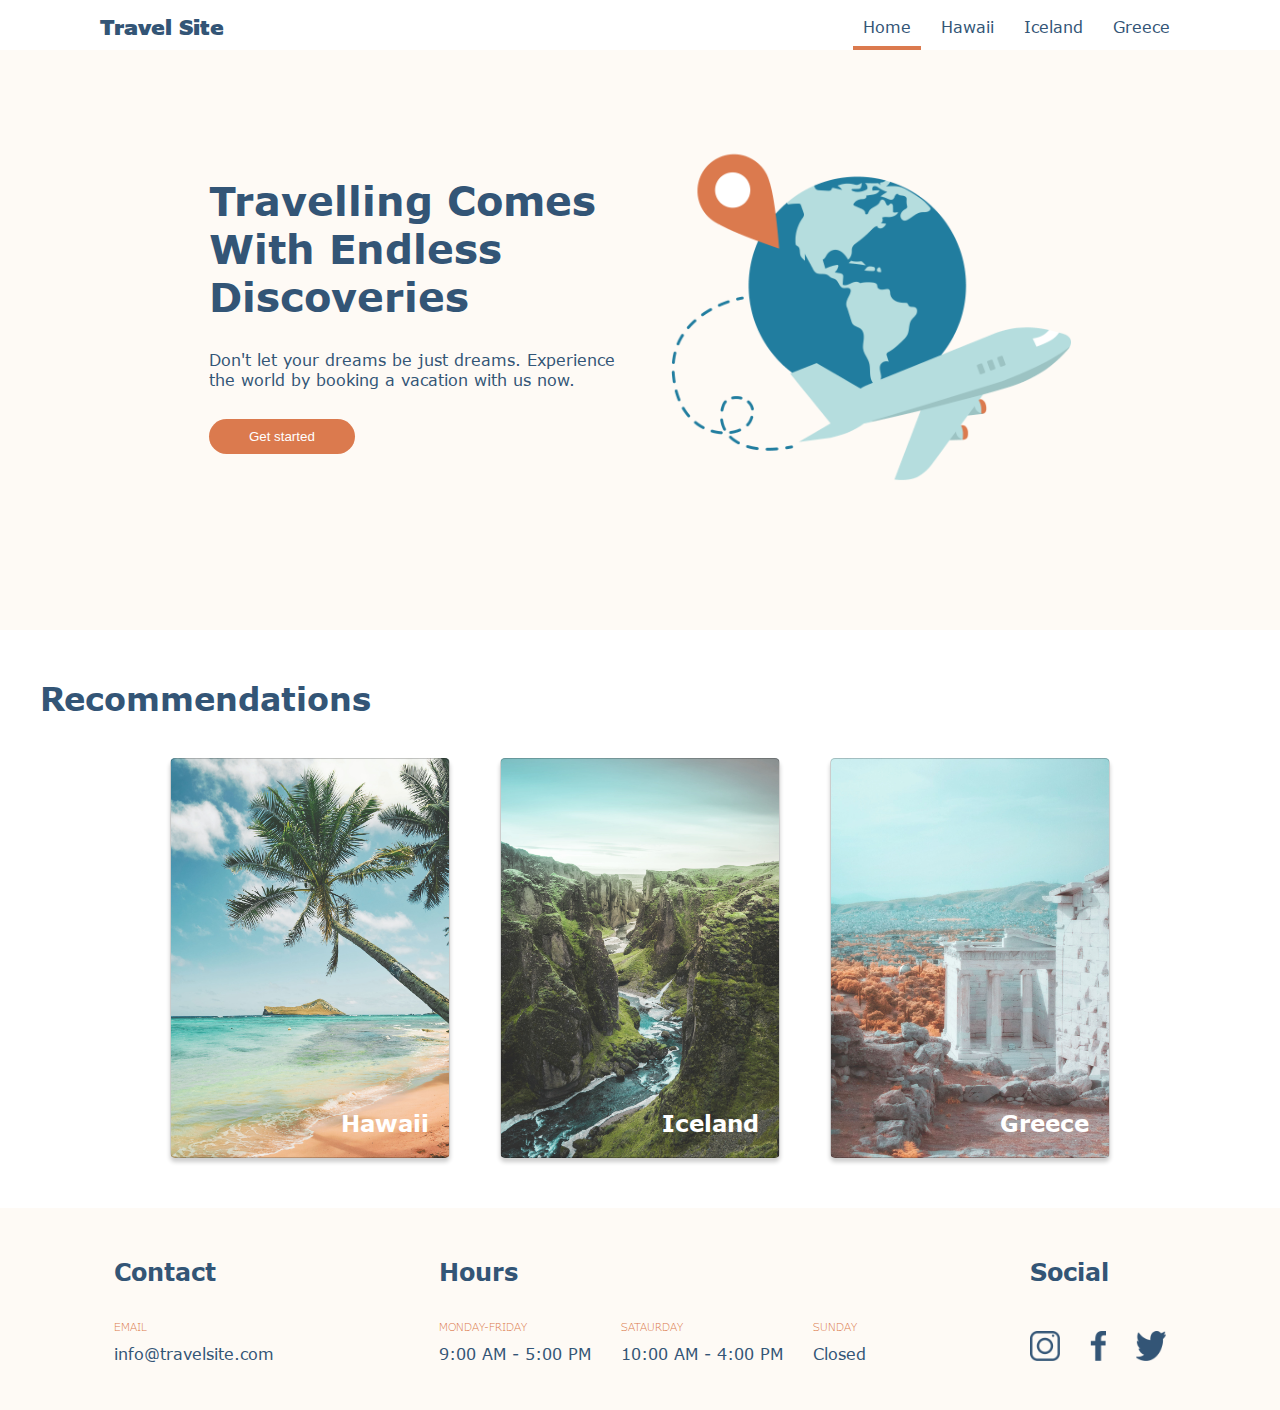
==== index.html @ f9fa74ee "the requirement in website designed" ====
<!DOCTYPE html>
<html lang="en">
  <head>
    <meta charset="UTF-8" />
    <meta http-equiv="X-UA-Compatible" content="IE=edge" />
    <meta name="viewport" content="width=device-width, initial-scale=1.0" />

    <link rel="stylesheet" href="./scss/main.css" />

    <title>Travel Site</title>
  </head>

  <body>
    <header class="header">
      <div class="NavBackground">
        <nav class="header__nav container">
          <span class="header__nav--logo">Travel Site</span>
          <ul class="header__nav--menu">
            <li>
              <a class="header__nav--menu-item active" href="./index.html"
                >Home</a
              >
            </li>
            <li>
              <a class="header__nav--menu-item" href="./pages/hawaii.html"
                >Hawaii</a
              >
            </li>
            <li>
              <a class="header__nav--menu-item" href="./pages/iceland.html"
                >Iceland</a
              >
            </li>
            <li>
              <a class="header__nav--menu-item" href="./pages/greece.html"
                >Greece</a
              >
            </li>
          </ul>
        </nav>
      </div>

      <section class="hero">
        <div class="hero__left">
          <h1 class="hero__left--heading">
            Travelling Comes With Endless Discoveries
          </h1>
          <p class="hero__left--paragraph">
            Don't let your dreams be just dreams. Experience the world by
            booking a vacation with us now.
          </p>
          <button class="hero__left--button">Get started</button>
        </div>
        <div class="hero__right"><img src="./Assets/Images/hero.png" /></div>
      </section>
    </header>

    <section class="recommendations container">
      <h1 class="recommendations__header">Recommendations</h1>
      <div class="recommendations__card container">
        <div class="recommendations__card--item item1"><h3>Hawaii</h3></div>
        <div class="recommendations__card--item item2"><h3>Iceland</h3></div>
        <div class="recommendations__card--item item3"><h3>Greece</h3></div>
      </div>
    </section>

    <footer class="footerBackground">
      <div class="footer container">
        <div class="footer__contact">
          <h2>Contact</h2>
          <div>
            <h6>EMAIL</h6>
            <p>info@travelsite.com</p>
          </div>
        </div>

        <div class="footer__hours">
          <h2>Hours</h2>
          <div class="footer__hours--days">
            <div>
              <h6>MONDAY-FRIDAY</h6>
              <p>9:00 AM - 5:00 PM</p>
            </div>
            <div>
              <h6>SATAURDAY</h6>
              <p>10:00 AM - 4:00 PM</p>
            </div>
            <div>
              <h6>SUNDAY</h6>
              <p>Closed</p>
            </div>
          </div>
        </div>

        <div class="footer__social">
          <h2>Social</h2>
          <div class="footer__social--logos">
            <img
              src="./Assets/Icons/icon-instagram.png"
              alt="Instageram icon"
              width="30"
              height="30"
            />
            <img
              src="./Assets/Icons/icon-facebook.png"
              alt="facebook icon"
              height="30"
            />
            <img
              src="./Assets/Icons/icon-twitter.png"
              alt="Twitter icon"
              width="30"
              height="30"
            />
          </div>
        </div>
      </div>
    </footer>
  </body>
</html>
---- scss/main.css ----
@font-face {
  font-family: "Verdana Pro";
  src: url("../../Assets/Fonts/VerdanaPro-Regular.eot");
  src: local("../../Assets/Fonts/Verdana Pro"), local("../../Assets/Fonts/VerdanaPro-Regular"), url("../../Assets/Fonts/VerdanaPro-Regular.eot?#iefix") format("embedded-opentype"), url("../../Assets/Fonts/VerdanaPro-Regular.woff2") format("woff2"), url("../../Assets/Fonts/VerdanaPro-Regular.woff") format("woff"), url("../../Assets/Fonts/VerdanaPro-Regular.ttf") format("truetype");
  font-weight: normal;
  font-style: normal;
}
@font-face {
  font-family: "Verdana Pro";
  src: url("../../Assets/Fonts/VerdanaPro-Bold.eot");
  src: local("../../Assets/Fonts/Verdana Pro Bold"), local("../../Assets/Fonts/VerdanaPro-Bold"), url("../../Assets/Fonts/VerdanaPro-Bold.eot?#iefix") format("embedded-opentype"), url("../../Assets/Fonts/VerdanaPro-Bold.woff2") format("woff2"), url("../../Assets/Fonts/VerdanaPro-Bold.woff") format("woff"), url("../../Assets/Fonts/VerdanaPro-Bold.ttf") format("truetype");
  font-weight: bold;
  font-style: normal;
}
@font-face {
  font-family: "Verdana Pro";
  src: url("../../Assets/Fonts/VerdanaPro-Light.eot");
  src: local("../../Assets/Fonts/Verdana Pro Light"), local("../../Assets/Fonts/VerdanaPro-Light"), url("../../Assets/Fonts/VerdanaPro-Light.eot?#iefix") format("embedded-opentype"), url("../../Assets/Fonts/VerdanaPro-Light.woff2") format("woff2"), url("../../Assets/Fonts/VerdanaPro-Light.woff") format("woff"), url("../../Assets/Fonts/VerdanaPro-Light.ttf") format("truetype");
  font-weight: 300;
  font-style: normal;
}
@font-face {
  font-family: "Verdana Pro";
  src: url("../../Assets/Fonts/VerdanaPro-SemiBold.eot");
  src: local("../../Assets/Fonts/Verdana Pro SemiBold"), local("../../Assets/Fonts/VerdanaPro-SemiBold"), url("../../Assets/Fonts/VerdanaPro-SemiBold.eot?#iefix") format("embedded-opentype"), url("../../Assets/Fonts/VerdanaPro-SemiBold.woff2") format("woff2"), url("../../Assets/Fonts/VerdanaPro-SemiBold.woff") format("woff"), url("../../Assets/Fonts/VerdanaPro-SemiBold.ttf") format("truetype");
  font-weight: 600;
  font-style: normal;
}
@font-face {
  font-family: "Verdana Pro";
  src: url("../../Assets/Fonts/VerdanaPro-Black.eot");
  src: local("../../Assets/Fonts/Verdana Pro Black"), local("../../Assets/Fonts/VerdanaPro-Black"), url("../../Assets/Fonts/VerdanaPro-Black.eot?#iefix") format("embedded-opentype"), url("../../Assets/Fonts/VerdanaPro-Black.woff2") format("woff2"), url("../../Assets/Fonts/VerdanaPro-Black.woff") format("woff"), url("../../Assets/Fonts/VerdanaPro-Black.ttf") format("truetype");
  font-weight: 900;
  font-style: normal;
}
@font-face {
  font-family: "Verdana Pro";
  src: url("../../Assets/Fonts/VerdanaPro-Italic.eot");
  src: local("../../Assets/Fonts/Verdana Pro Italic"), local("../../Assets/Fonts/VerdanaPro-Italic"), url("../../Assets/Fonts/VerdanaPro-Italic.eot?#iefix") format("embedded-opentype"), url("../../Assets/Fonts/VerdanaPro-Italic.woff2") format("woff2"), url("../../Assets/Fonts/VerdanaPro-Italic.woff") format("woff"), url("../../Assets/Fonts/VerdanaPro-Italic.ttf") format("truetype");
  font-weight: normal;
  font-style: italic;
}
@font-face {
  font-family: "Verdana Pro";
  src: url("../../Assets/Fonts/VerdanaPro-BoldItalic.eot");
  src: local("../../Assets/Fonts/Verdana Pro Bold Italic"), local("../../Assets/Fonts/VerdanaPro-BoldItalic"), url("../../Assets/Fonts/VerdanaPro-BoldItalic.eot?#iefix") format("embedded-opentype"), url("../../Assets/Fonts/VerdanaPro-BoldItalic.woff2") format("woff2"), url("../../Assets/Fonts/VerdanaPro-BoldItalic.woff") format("woff"), url("../../Assets/Fonts/VerdanaPro-BoldItalic.ttf") format("truetype");
  font-weight: bold;
  font-style: italic;
}
@font-face {
  font-family: "Verdana Pro";
  src: url("../../Assets/Fonts/VerdanaPro-LightItalic.eot");
  src: local("../../Assets/Fonts/Verdana Pro Light Italic"), local("../../Assets/Fonts/VerdanaPro-LightItalic"), url("../../Assets/Fonts/VerdanaPro-LightItalic.eot?#iefix") format("embedded-opentype"), url("../../Assets/Fonts/VerdanaPro-LightItalic.woff2") format("woff2"), url("../../Assets/Fonts/VerdanaPro-LightItalic.woff") format("woff"), url("../../Assets/Fonts/VerdanaPro-LightItalic.ttf") format("truetype");
  font-weight: 300;
  font-style: italic;
}
@font-face {
  font-family: "Verdana Pro";
  src: url("../../Assets/Fonts/VerdanaPro-SemiBoldItalic.eot");
  src: local("../../Assets/Fonts/Verdana Pro SemiBold Italic"), local("../../Assets/Fonts/VerdanaPro-SemiBoldItalic"), url("../../Assets/Fonts/VerdanaPro-SemiBoldItalic.eot?#iefix") format("embedded-opentype"), url("../../Assets/Fonts/VerdanaPro-SemiBoldItalic.woff2") format("woff2"), url("../../Assets/Fonts/VerdanaPro-SemiBoldItalic.woff") format("woff"), url("../../Assets/Fonts/VerdanaPro-SemiBoldItalic.ttf") format("truetype");
  font-weight: 600;
  font-style: italic;
}
@font-face {
  font-family: "Verdana Pro";
  src: url("../../Assets/Fonts/VerdanaPro-BlackItalic.eot");
  src: local("../../Assets/Fonts/Verdana Pro Black Italic"), local("../../Assets/Fonts/VerdanaPro-BlackItalic"), url("../../Assets/Fonts/VerdanaPro-BlackItalic.eot?#iefix") format("embedded-opentype"), url("../../Assets/Fonts/VerdanaPro-BlackItalic.woff2") format("woff2"), url("../../Assets/Fonts/VerdanaPro-BlackItalic.woff") format("woff"), url("../../Assets/Fonts/VerdanaPro-BlackItalic.ttf") format("truetype");
  font-weight: 900;
  font-style: italic;
}
* {
  margin: 0;
  padding: 0;
  box-sizing: border-box;
  text-decoration: none;
}

html {
  font-size: 62.5%;
  overflow-x: hidden;
}

body {
  font-family: "Verdana Pro";
  line-height: 1.2;
  font-weight: 400;
  overflow-x: hidden;
  transition: all 0.3s;
  font-size: 1.6rem;
  color: #335576;
}

ul,
a {
  text-decoration: none;
  list-style: none;
  color: inherit;
  padding: 0;
}

.container {
  /* 1140px */
  max-width: 150rem;
  padding: 0 3.2rem;
  margin: 0 auto;
}

/**************************/
/* navigation */
/**************************/
.NavBackground {
  background-color: #ffffff;
  height: 5rem;
  width: 100vw;
  position: fixed;
  top: 0;
}

.header__nav {
  display: flex;
  align-items: center;
  justify-content: space-between;
  padding: 1.5rem 10rem;
}
.header__nav--logo {
  font-weight: 900;
  font-size: 2rem;
}
.header__nav--menu {
  display: flex;
  gap: 1rem;
}
.header__nav--menu-item {
  padding: 1rem;
  cursor: pointer;
}
.header__nav--menu-item:hover {
  border-bottom: 0.2rem solid #db7a4e;
}

.active {
  border-bottom: 0.4rem solid #db7a4e;
}

/**************************/
/* Footer */
/**************************/
.footerBackground {
  background-color: #fefaf5;
  padding: 4rem 0;
}

.footer {
  display: flex;
  justify-content: space-around;
  line-height: 2;
}
.footer h6 {
  color: #db7a4e;
  font-weight: 300;
}
.footer__hours--days {
  display: flex;
  gap: 3rem;
}
.footer__social--logos {
  display: flex;
  gap: 3rem;
}
.footer__social--logos img {
  margin-top: 1.5rem;
}

.footer__hours,
.footer__contact,
.footer__social {
  display: flex;
  flex-direction: column;
  gap: 2rem;
}

/**************************/
/* Hero Section */
/**************************/
.hero {
  background-color: #fefaf5;
  width: 100vw;
  height: 70vh;
  display: grid;
  grid-template-columns: 2fr 5fr 3fr 2fr;
  grid-template-rows: 1fr;
  align-items: center;
  justify-items: center;
  gap: 4rem;
}
.hero__left {
  display: flex;
  flex-direction: column;
  justify-content: left;
  gap: 3rem;
  grid-column: 2;
}
.hero__left--heading {
  font-size: 4rem;
}
.hero__left--button {
  color: #ffffff;
  background-color: #db7a4e;
  width: -moz-fit-content;
  width: fit-content;
  padding: 1rem 4rem;
  border: none;
  border-radius: 2rem;
}
.hero__right {
  grid-column: 3;
}
.hero__right img {
  width: 40rem;
}

/**************************/
/* Recommendations */
/**************************/
.recommendations {
  display: flex;
  flex-direction: column;
  gap: 4rem;
  padding: 5rem 4rem;
}
.recommendations__card {
  display: flex;
  justify-content: center;
  gap: 5rem;
}
.recommendations__card--item {
  width: 28rem;
  height: 40rem;
  border: 1px solid hsla(0, 0%, 0%, 0.2);
  border-radius: 5px;
  box-shadow: 0 4px 4px 0 hsla(0, 0%, 0%, 0.2);
  color: #ffffff;
  display: flex;
  align-items: end;
  justify-content: end;
  padding: 2rem 2rem;
  font-size: 2rem;
}

.item1 {
  background-image: url(../Assets/Images/hawaii.jpg);
}

.item2 {
  background-image: url(../Assets/Images/iceland.jpg);
}

.item3 {
  background-image: url(../Assets/Images/greece.jpg);
}

.item1,
.item2,
.item3 {
  background-position: center;
  background-repeat: no-repeat;
  background-size: cover;
}/*# sourceMappingURL=main.css.map */
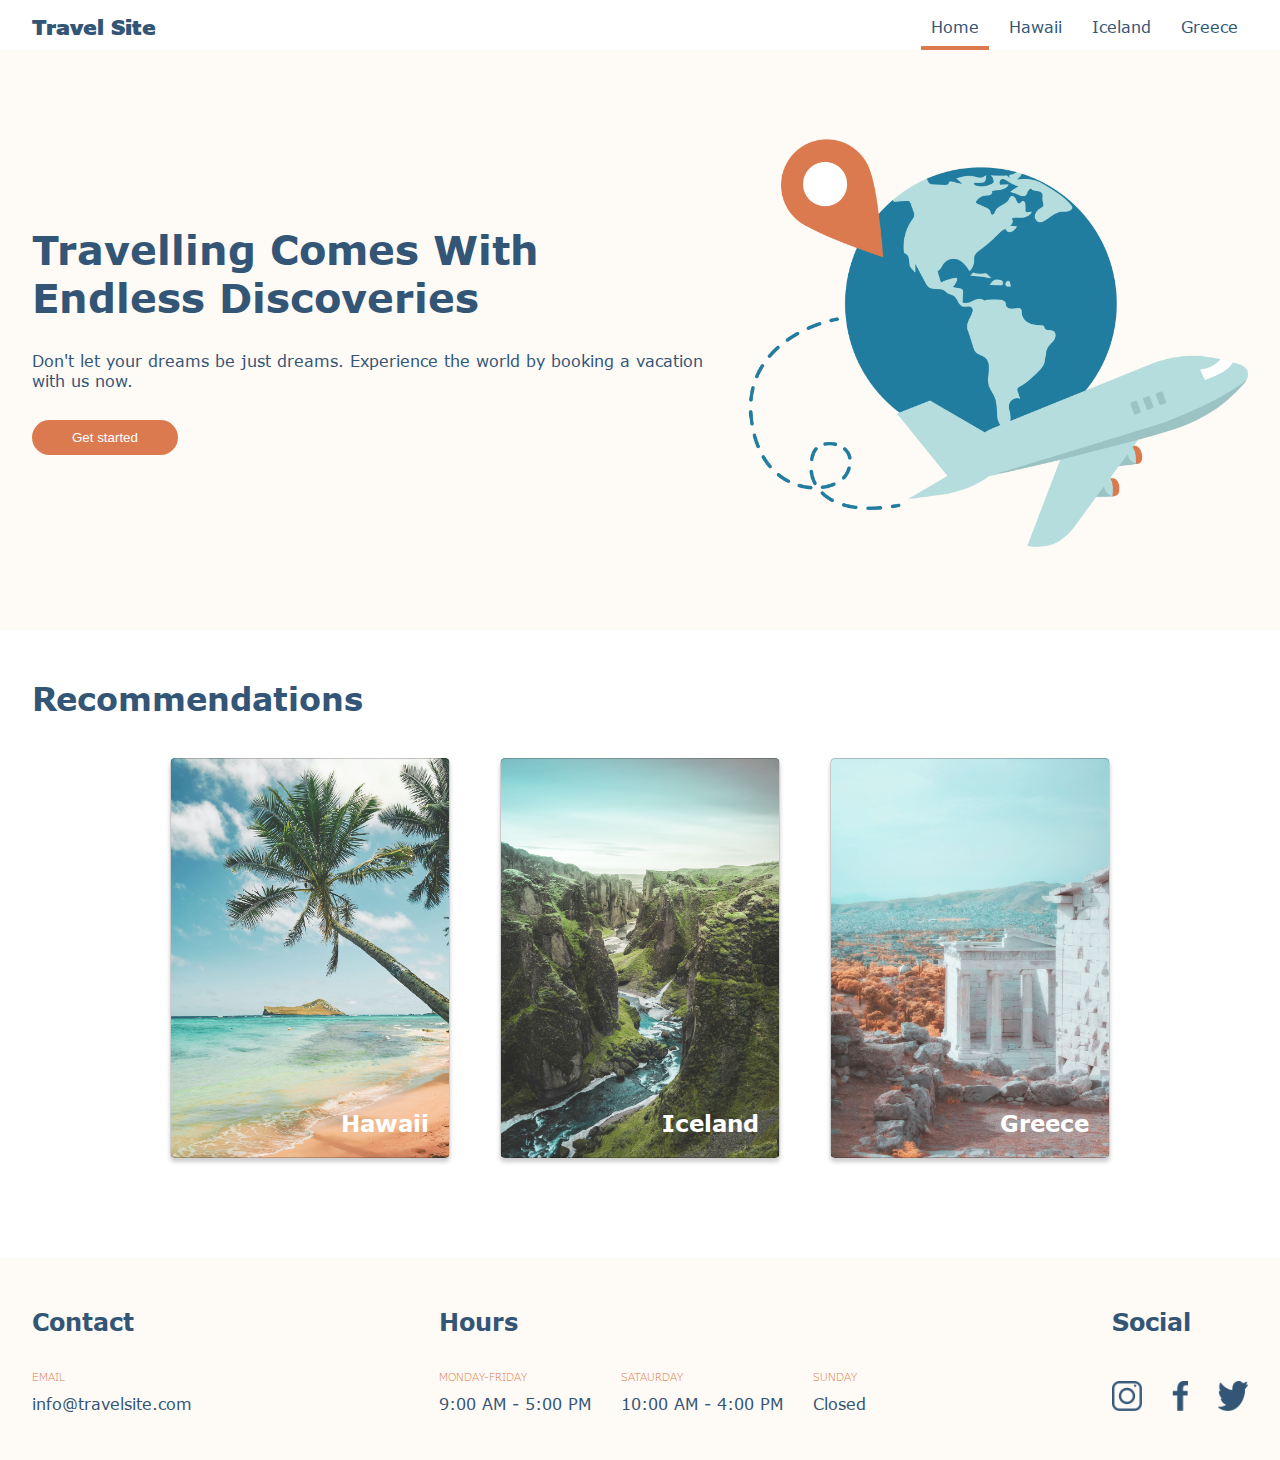
==== commit 2e95d341: "all requierment is done.next step is adding extra styles" ====
--- a/index.html
+++ b/index.html
@@ -40,18 +40,20 @@
         </nav>
       </div>
 
-      <section class="hero">
-        <div class="hero__left">
-          <h1 class="hero__left--heading">
-            Travelling Comes With Endless Discoveries
-          </h1>
-          <p class="hero__left--paragraph">
-            Don't let your dreams be just dreams. Experience the world by
-            booking a vacation with us now.
-          </p>
-          <button class="hero__left--button">Get started</button>
+      <section class="hero-background">
+        <div class="hero container">
+          <div class="hero__left">
+            <h1 class="hero__left--heading">
+              Travelling Comes With Endless Discoveries
+            </h1>
+            <p class="hero__left--paragraph">
+              Don't let your dreams be just dreams. Experience the world by
+              booking a vacation with us now.
+            </p>
+            <button class="hero__left--button">Get started</button>
+          </div>
+          <div class="hero__right"><img src="./Assets/Images/hero.png" /></div>
         </div>
-        <div class="hero__right"><img src="./Assets/Images/hero.png" /></div>
       </section>
     </header>
 
--- a/scss/main.css
+++ b/scss/main.css
@@ -99,10 +99,10 @@
 }
 
 .container {
-  /* 1140px */
-  max-width: 150rem;
+  /* 1280px */
+  max-width: 128rem;
+  margin: 0 auto;
   padding: 0 3.2rem;
-  margin: 0 auto;
 }
 
 /**************************/
@@ -120,7 +120,7 @@
   display: flex;
   align-items: center;
   justify-content: space-between;
-  padding: 1.5rem 10rem;
+  padding-top: 1.5rem;
 }
 .header__nav--logo {
   font-weight: 900;
@@ -152,7 +152,7 @@
 
 .footer {
   display: flex;
-  justify-content: space-around;
+  justify-content: space-between;
   line-height: 2;
 }
 .footer h6 {
@@ -182,15 +182,21 @@
 /**************************/
 /* Hero Section */
 /**************************/
-.hero {
+.hero-background {
   background-color: #fefaf5;
   width: 100vw;
   height: 70vh;
+  display: flex;
+  align-items: center;
+}
+
+.hero {
   display: grid;
-  grid-template-columns: 2fr 5fr 3fr 2fr;
+  grid-template-columns: 2fr 1fr;
   grid-template-rows: 1fr;
+  justify-items: center;
   align-items: center;
-  justify-items: center;
+  margin-top: 5rem;
   gap: 4rem;
 }
 .hero__left {
@@ -198,7 +204,7 @@
   flex-direction: column;
   justify-content: left;
   gap: 3rem;
-  grid-column: 2;
+  grid-column: 1;
 }
 .hero__left--heading {
   font-size: 4rem;
@@ -213,10 +219,10 @@
   border-radius: 2rem;
 }
 .hero__right {
-  grid-column: 3;
+  grid-column: 2;
 }
 .hero__right img {
-  width: 40rem;
+  width: 50rem;
 }
 
 /**************************/
@@ -226,7 +232,8 @@
   display: flex;
   flex-direction: column;
   gap: 4rem;
-  padding: 5rem 4rem;
+  margin-top: 5rem;
+  margin-bottom: 10rem;
 }
 .recommendations__card {
   display: flex;
@@ -265,4 +272,4 @@
   background-position: center;
   background-repeat: no-repeat;
   background-size: cover;
-}/*# sourceMappingURL=main.css.map */+}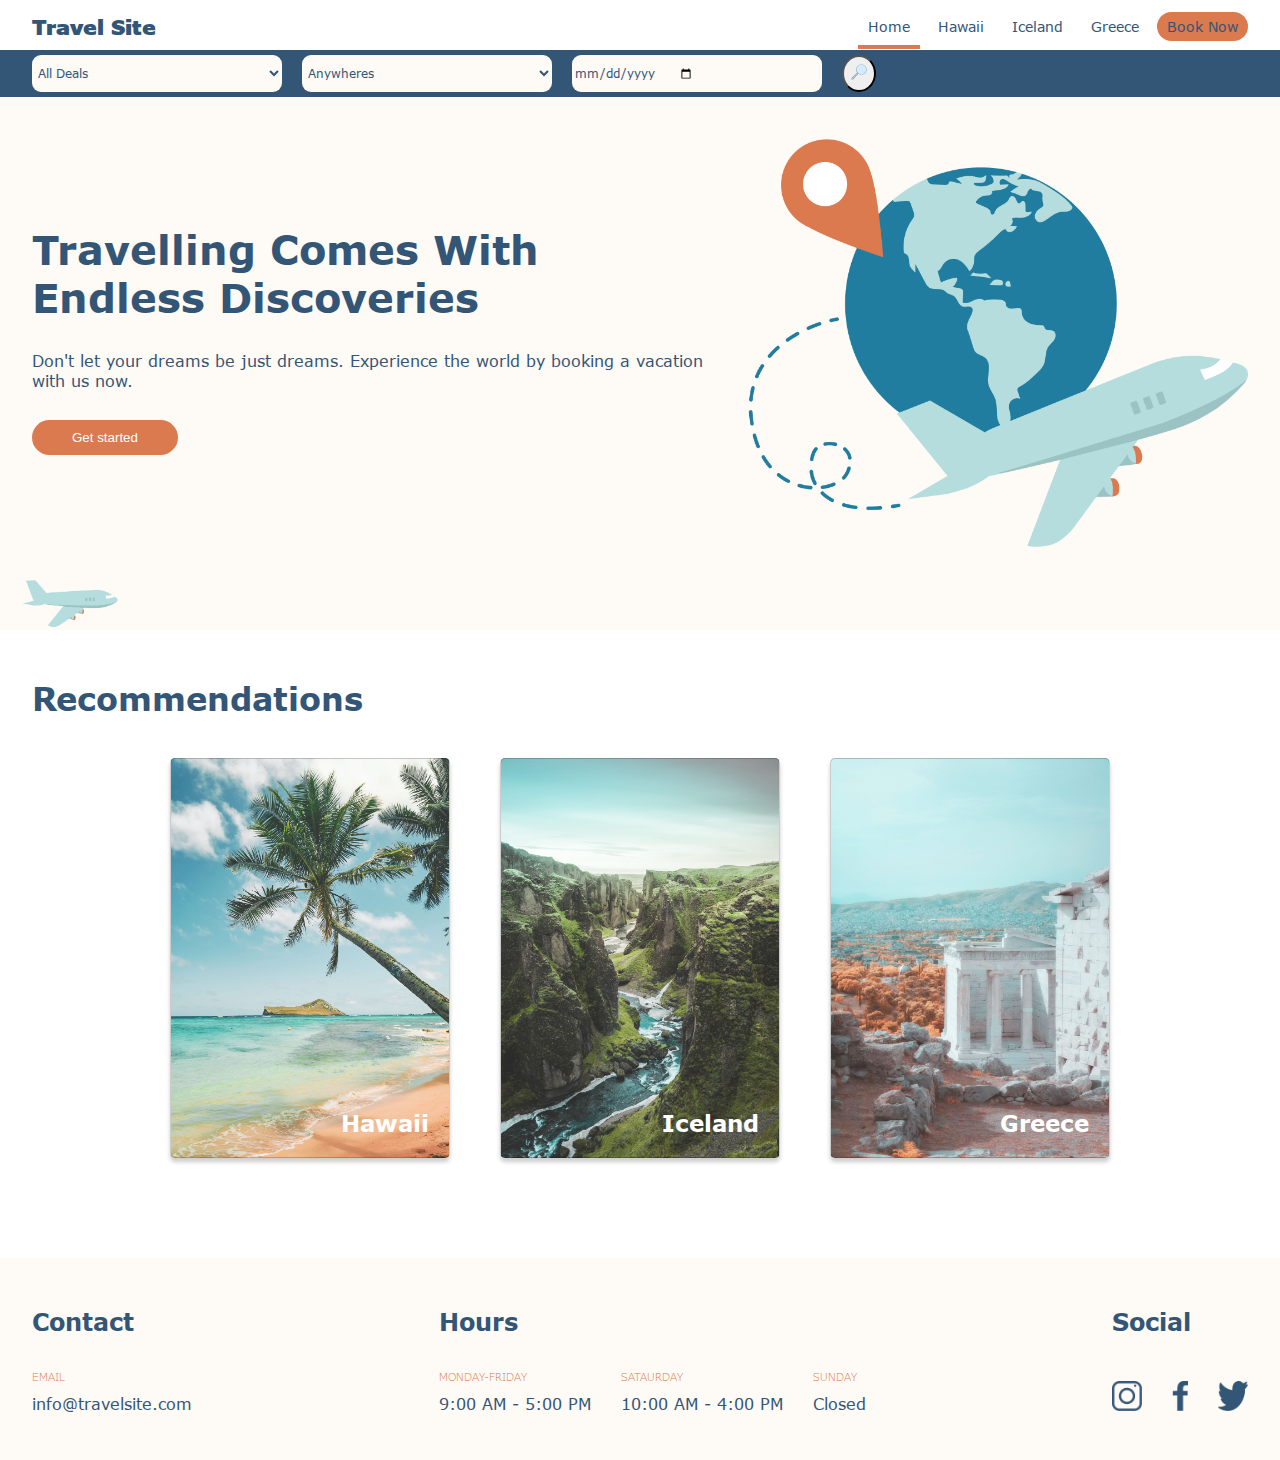
==== commit 168d8690: "adding airplane animation- card hover effects- Book Now page and Button" ====
--- a/index.html
+++ b/index.html
@@ -14,7 +14,9 @@
     <header class="header">
       <div class="NavBackground">
         <nav class="header__nav container">
-          <span class="header__nav--logo">Travel Site</span>
+          <span class="header__nav--logo"
+            ><a href="./index.html">Travel Site</a></span
+          >
           <ul class="header__nav--menu">
             <li>
               <a class="header__nav--menu-item active" href="./index.html"
@@ -36,8 +38,59 @@
                 >Greece</a
               >
             </li>
+            <li><a href="./pages/book-now.html" class="header__nav--menu-item-button btn">Book Now</a></li>
           </ul>
         </nav>
+      </div>
+
+      <div class="search-nav-background">
+        <form action="" class="search-nav container">
+          <select
+            type="text"
+            id="category"
+            name=""
+            placeholder="Select a category"
+          >
+            <option value="All Deals">All Deals</option>
+            <option value="Hotels">Hotels</option>
+            <option value="Vacations">Vacations</option>
+            <option value="Cruises">Cruises</option>
+            <option value="Live Performances and Events">
+              Live Performances and Events
+            </option>
+            <option value="Restaurants">Restaurants</option>
+            <option value="Spas">Spas</option>
+            <option value="Family-Friendly Activities">
+              Family-Friendly Activities
+            </option>
+            <option value="All Inclusive Vacations">
+              All Inclusive Vacations
+            </option>
+            <option value="Activities">Activities</option>
+          </select>
+
+          <select
+            type="text"
+            id="destination"
+            name=""
+            placeholder="Start typing or select a destination"
+          >
+            <option value="Anywhere">Anywheres</option>
+            <option value="Toronto">Toronto</option>
+            <option value="Quebec">Quebec</option>
+            <option value="New York">New York</option>
+            <option value="Caribean">Caribean</option>
+            <option value="Mexico">Mexico</option>
+            <option value="Europe">Europe</option>
+            <option value="Asia">Asia</option>
+          </select>
+
+          <input type="date" id="Date" name="date" placeholder="Select Dates" />
+
+          <button type="submit">
+            <img src="./Assets/Icons/icons8-search-40.svg" width="16" />
+          </button>
+        </form>
       </div>
 
       <section class="hero-background">
@@ -50,9 +103,18 @@
               Don't let your dreams be just dreams. Experience the world by
               booking a vacation with us now.
             </p>
-            <button class="hero__left--button">Get started</button>
+            <button class="hero__left--button btn">Get started</button>
           </div>
-          <div class="hero__right"><img src="./Assets/Images/hero.png" /></div>
+          <div class="hero__right">
+            <img src="./Assets/Images/hero.png" />
+            <a class="hero__right--light"
+              ><img src="./Assets/Images/heroLight.png"
+            /></a>
+          </div>
+
+          <div id="hero__airplane-animation">
+            <img src="./Assets/Images/AirplaneAnimation.png" width="100" />
+          </div>
         </div>
       </section>
     </header>
@@ -60,9 +122,23 @@
     <section class="recommendations container">
       <h1 class="recommendations__header">Recommendations</h1>
       <div class="recommendations__card container">
-        <div class="recommendations__card--item item1"><h3>Hawaii</h3></div>
-        <div class="recommendations__card--item item2"><h3>Iceland</h3></div>
-        <div class="recommendations__card--item item3"><h3>Greece</h3></div>
+        <a href="./pages/hawaii.html"
+          ><div class="recommendations__card--item item1">
+            <h3>Hawaii</h3>
+          </div></a
+        >
+
+        <a href="./pages/iceland.html"
+          ><div class="recommendations__card--item item2">
+            <h3>Iceland</h3>
+          </div></a
+        >
+
+        <a href="./pages/greece.html"
+          ><div class="recommendations__card--item item3">
+            <h3>Greece</h3>
+          </div></a
+        >
       </div>
     </section>
 
--- a/scss/main.css
+++ b/scss/main.css
@@ -85,7 +85,7 @@
   line-height: 1.2;
   font-weight: 400;
   overflow-x: hidden;
-  transition: all 0.3s;
+  transition: all 0.5s 0.5s ease-in-out;
   font-size: 1.6rem;
   color: #335576;
 }
@@ -106,6 +106,16 @@
 }
 
 /**************************/
+/* Button */
+/**************************/
+.btn:hover {
+  cursor: pointer;
+  color: #335576;
+  background-color: transparent;
+  border: 2px solid #335576;
+}
+
+/**************************/
 /* navigation */
 /**************************/
 .NavBackground {
@@ -114,6 +124,7 @@
   width: 100vw;
   position: fixed;
   top: 0;
+  z-index: 999;
 }
 
 .header__nav {
@@ -128,18 +139,69 @@
 }
 .header__nav--menu {
   display: flex;
-  gap: 1rem;
+  gap: 0.8rem;
+  font-size: 1.4rem;
 }
 .header__nav--menu-item {
   padding: 1rem;
   cursor: pointer;
 }
+.header__nav--menu-item-button {
+  background-color: #db7a4e;
+  padding: 0.6rem 1rem;
+  border-radius: 2rem;
+}
 .header__nav--menu-item:hover {
   border-bottom: 0.2rem solid #db7a4e;
 }
 
 .active {
   border-bottom: 0.4rem solid #db7a4e;
+}
+
+.activeb {
+  border-bottom: 0.5rem solid #335576;
+}
+
+/**************************/
+/* Search navigation */
+/**************************/
+.search-nav-background {
+  position: fixed;
+  top: 5rem;
+  background-color: #335576;
+  height: -moz-fit-content;
+  height: fit-content;
+  width: 100vw;
+  padding: 0.5rem 0;
+  z-index: 999;
+}
+
+.search-nav {
+  display: flex;
+  justify-content: start;
+  gap: 2rem;
+}
+.search-nav select,
+.search-nav input {
+  width: 25rem;
+  padding: 0.2rem;
+  font-size: 1.2rem;
+  font-family: inherit;
+  color: inherit;
+  border: none;
+  background-color: #fefaf5;
+  border-radius: 9px;
+  display: flex;
+}
+.search-nav button {
+  display: inline-block;
+  padding: 0.7rem;
+  border-radius: 50%;
+  cursor: pointer;
+}
+.search-nav button:hover {
+  transform: scale(1.1);
 }
 
 /**************************/
@@ -198,6 +260,7 @@
   align-items: center;
   margin-top: 5rem;
   gap: 4rem;
+  position: relative;
 }
 .hero__left {
   display: flex;
@@ -225,6 +288,38 @@
   width: 50rem;
 }
 
+.hero__right {
+  position: relative;
+}
+.hero__right--light {
+  cursor: pointer;
+  position: absolute;
+  bottom: 0;
+  right: 0;
+  opacity: 0;
+}
+.hero__right--light:hover {
+  opacity: 1;
+}
+
+#hero__airplane-animation {
+  position: absolute;
+  bottom: -8rem;
+  left: 2rem;
+  animation: airplane 8s 1s infinite ease-out;
+}
+
+@keyframes airplane {
+  0% {
+    transform: translate(0, 0);
+  }
+  70% {
+    transform: translate(90rem, -50rem);
+  }
+  100% {
+    transform: translate(90rem, -40rem);
+  }
+}
 /**************************/
 /* Recommendations */
 /**************************/
@@ -253,6 +348,10 @@
   padding: 2rem 2rem;
   font-size: 2rem;
 }
+.recommendations__card--item:hover {
+  border: 2px solid #ffffff;
+  transform: scale(1.05);
+}
 
 .item1 {
   background-image: url(../Assets/Images/hawaii.jpg);
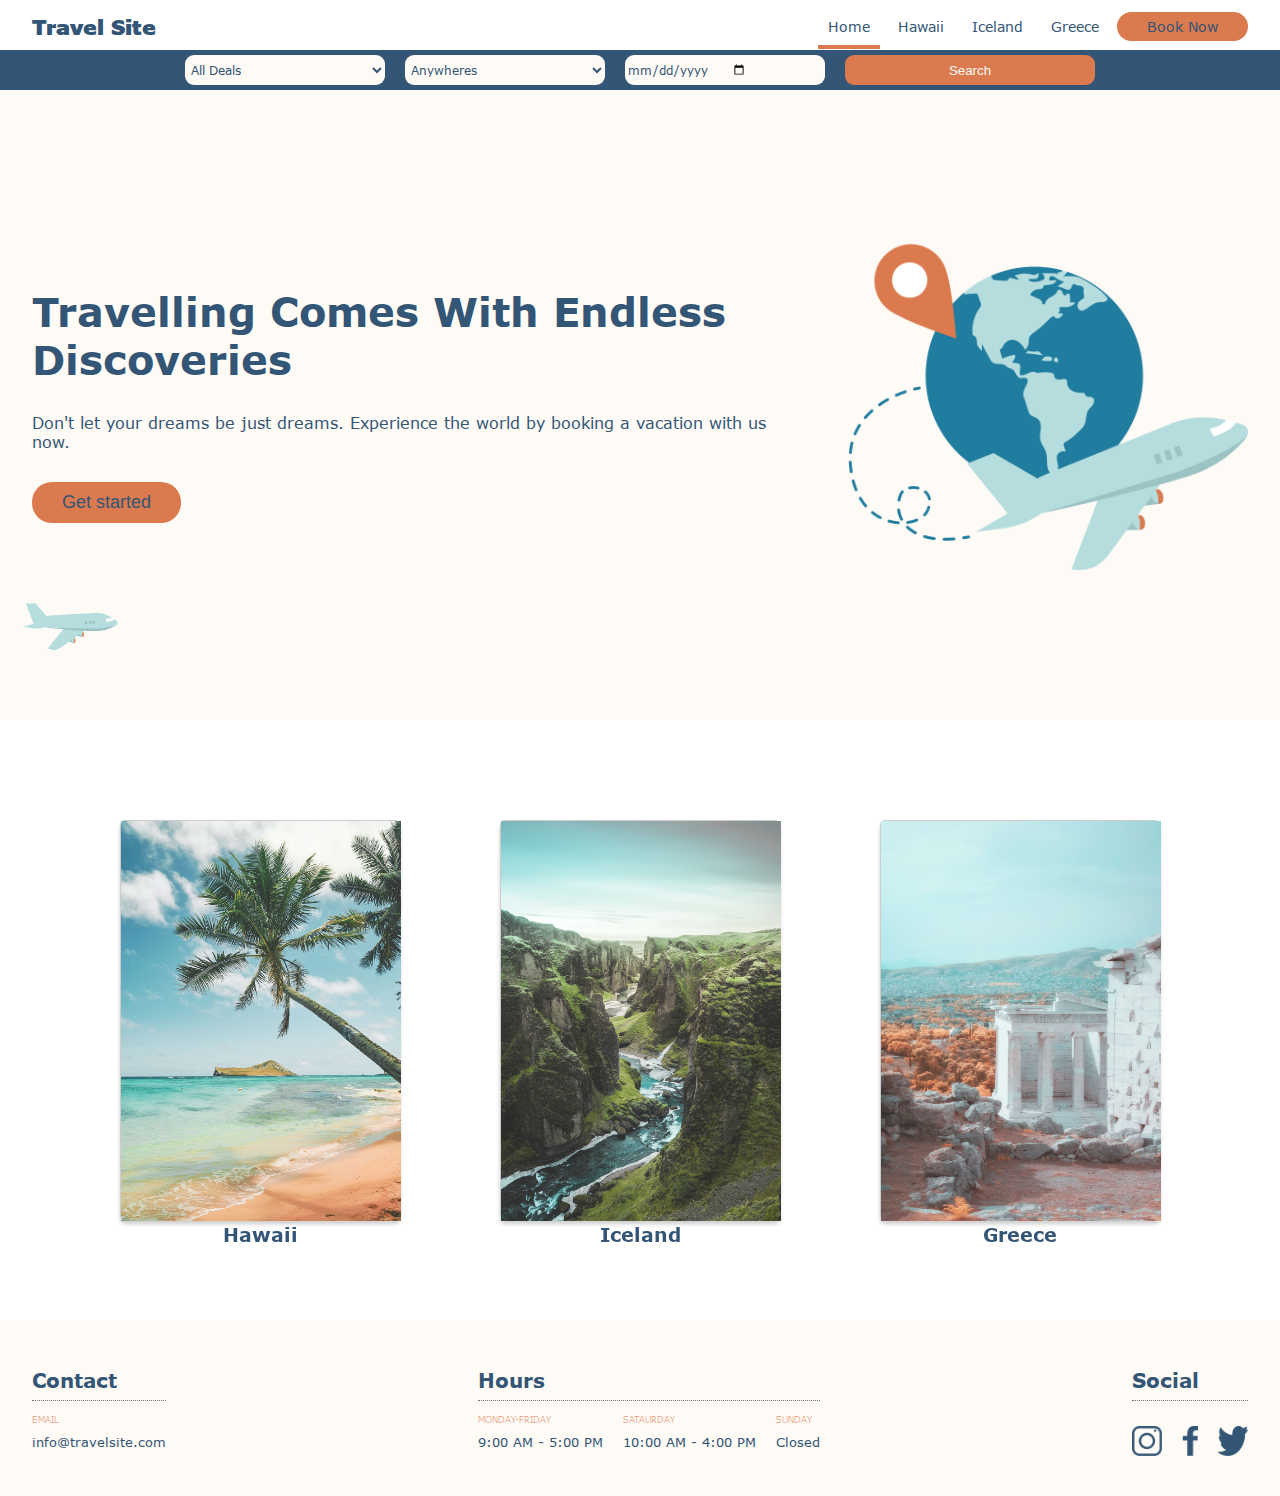
==== commit e2f90019: "Adding BookNow page, flip effect on recomendation part of main page" ====
--- a/index.html
+++ b/index.html
@@ -6,6 +6,7 @@
     <meta name="viewport" content="width=device-width, initial-scale=1.0" />
 
     <link rel="stylesheet" href="./scss/main.css" />
+    <link rel="stylesheet" href="./scss/querries.css" />
 
     <title>Travel Site</title>
   </head>
@@ -17,7 +18,7 @@
           <span class="header__nav--logo"
             ><a href="./index.html">Travel Site</a></span
           >
-          <ul class="header__nav--menu">
+          <ul class="header__nav--menu" id="Navlist">
             <li>
               <a class="header__nav--menu-item active" href="./index.html"
                 >Home</a
@@ -38,7 +39,13 @@
                 >Greece</a
               >
             </li>
-            <li><a href="./pages/book-now.html" class="header__nav--menu-item-button btn">Book Now</a></li>
+            <li>
+              <a
+                href="./pages/book-now.html"
+                class="header__nav--menu-item-button btn"
+                >Book Now</a
+              >
+            </li>
           </ul>
         </nav>
       </div>
@@ -87,40 +94,51 @@
 
           <input type="date" id="Date" name="date" placeholder="Select Dates" />
 
-          <button type="submit">
-            <img src="./Assets/Icons/icons8-search-40.svg" width="16" />
-          </button>
+          <button type="submit" class="btn" id="searchbtn">Search</button>
         </form>
       </div>
 
-      <section class="hero-background">
-        <div class="hero container">
-          <div class="hero__left">
-            <h1 class="hero__left--heading">
-              Travelling Comes With Endless Discoveries
-            </h1>
-            <p class="hero__left--paragraph">
-              Don't let your dreams be just dreams. Experience the world by
-              booking a vacation with us now.
-            </p>
-            <button class="hero__left--button btn">Get started</button>
-          </div>
-          <div class="hero__right">
-            <img src="./Assets/Images/hero.png" />
-            <a class="hero__right--light"
-              ><img src="./Assets/Images/heroLight.png"
-            /></a>
-          </div>
-
-          <div id="hero__airplane-animation">
-            <img src="./Assets/Images/AirplaneAnimation.png" width="100" />
-          </div>
-        </div>
-      </section>
+      <div class="dropdown" id="dropdownPart">
+        <button onclick="myFunction()" class="dropbtn">Menu</button>
+        <div id="myDropdown" class="dropdown-content">
+          <a class="" href="./index.html">Home</a>
+          <a class="" href="./pages/hawaii.html">Hawaii</a>
+          <a class="" href="./pages/iceland.html">Iceland</a>
+          <a class="" href="./pages/greece.html">Greece</a>
+          <a class="dropbtn2" href="./pages/book-now.html">Booknow</a>
+        </div>
+      </div>
     </header>
 
-    <section class="recommendations container">
+    <section class="hero-background">
+      <div class="hero container">
+        <div class="hero__left">
+          <h1 class="hero__left--heading">
+            Travelling Comes With Endless Discoveries
+          </h1>
+          <p class="hero__left--paragraph">
+            Don't let your dreams be just dreams. Experience the world by
+            booking a vacation with us now.
+          </p>
+          <button class="hero__left--button btn">Get started</button>
+        </div>
+
+        <div class="hero__right">
+          <img src="./Assets/Images/hero.png" />
+          <a class="hero__right--light"
+            ><img src="./Assets/Images/heroLight.png"
+          /></a>
+        </div>
+
+        <div id="hero__airplane-animation">
+          <img src="./Assets/Images/AirplaneAnimation.png" width="100" />
+        </div>
+      </div>
+    </section>
+
+    <!-- <section class="recommendations container">
       <h1 class="recommendations__header">Recommendations</h1>
+
       <div class="recommendations__card container">
         <a href="./pages/hawaii.html"
           ><div class="recommendations__card--item item1">
@@ -139,6 +157,92 @@
             <h3>Greece</h3>
           </div></a
         >
+      </div>
+    </section> -->
+
+    <section class="recommendations__card2 container">
+      <div class="flip-card">
+        <div class="flip-card-inner">
+          <div class="flip-card-front">
+            <a href="./pages/hawaii.html"
+              ><img
+                src="./Assets/Images/hawaii.jpg"
+                class=""
+                width="280"
+                height="400"
+              />
+              <h3>Hawaii</h3>
+            </a>
+          </div>
+
+          <div class="flip-card-back">
+            <a href="./pages/hawaii.html"
+              ><img
+                src="./Assets/Images/hawaii2.jpg"
+                class=""
+                width="280"
+                height="400"
+              />
+              <h3>Hawaii</h3>
+            </a>
+          </div>
+        </div>
+      </div>
+
+      <div class="flip-card">
+        <div class="flip-card-inner">
+          <div class="flip-card-front">
+            <a href="./pages/iceland.html"
+              ><img
+                src="./Assets/Images/iceland.jpg"
+                class=""
+                width="280"
+                height="400"
+              />
+              <h3>Iceland</h3>
+            </a>
+          </div>
+
+          <div class="flip-card-back">
+            <a href="./pages/iceland.html"
+              ><img
+                src="./Assets/Images/iceland2.jpg"
+                class=""
+                width="280"
+                height="400"
+              />
+              <h3>Iceland</h3>
+            </a>
+          </div>
+        </div>
+      </div>
+
+      <div class="flip-card">
+        <div class="flip-card-inner">
+          <div class="flip-card-front">
+            <a href="./pages/greece.html"
+              ><img
+                src="./Assets/Images/greece.jpg"
+                class=""
+                width="280"
+                height="400"
+              />
+              <h3>Greece</h3>
+            </a>
+          </div>
+
+          <div class="flip-card-back">
+            <a href="./pages/greece.html"
+              ><img
+                src="./Assets/Images/greece2.jpg"
+                class=""
+                width="280"
+                height="400"
+              />
+              <h3>Greece</h3>
+            </a>
+          </div>
+        </div>
       </div>
     </section>
 
@@ -194,5 +298,27 @@
         </div>
       </div>
     </footer>
+
+    <script>
+      /* When the user clicks on the button, 
+      toggle between hiding and showing the dropdown content */
+      function myFunction() {
+        document.getElementById("myDropdown").classList.toggle("show");
+      }
+
+      // Close the dropdown if the user clicks outside of it
+      window.onclick = function (event) {
+        if (!event.target.matches(".dropbtn")) {
+          var dropdowns = document.getElementsByClassName("dropdown-content");
+          var i;
+          for (i = 0; i < dropdowns.length; i++) {
+            var openDropdown = dropdowns[i];
+            if (openDropdown.classList.contains("show")) {
+              openDropdown.classList.remove("show");
+            }
+          }
+        }
+      };
+    </script>
   </body>
 </html>
--- a/scss/main.css
+++ b/scss/main.css
@@ -105,9 +105,19 @@
   padding: 0 3.2rem;
 }
 
+hr {
+  border: 1px solid rgb(155, 155, 155);
+}
+
 /**************************/
 /* Button */
 /**************************/
+.btn {
+  background-color: #db7a4e;
+  padding: 0.6rem 3rem;
+  border-radius: 2rem;
+  border: none;
+}
 .btn:hover {
   cursor: pointer;
   color: #335576;
@@ -146,14 +156,6 @@
   padding: 1rem;
   cursor: pointer;
 }
-.header__nav--menu-item-button {
-  background-color: #db7a4e;
-  padding: 0.6rem 1rem;
-  border-radius: 2rem;
-}
-.header__nav--menu-item:hover {
-  border-bottom: 0.2rem solid #db7a4e;
-}
 
 .active {
   border-bottom: 0.4rem solid #db7a4e;
@@ -170,21 +172,24 @@
   position: fixed;
   top: 5rem;
   background-color: #335576;
-  height: -moz-fit-content;
-  height: fit-content;
+  height: 4rem;
   width: 100vw;
-  padding: 0.5rem 0;
   z-index: 999;
+  display: flex;
+  justify-content: center;
+  align-items: center;
 }
 
 .search-nav {
   display: flex;
-  justify-content: start;
+  justify-content: center;
+  align-items: center;
   gap: 2rem;
 }
 .search-nav select,
 .search-nav input {
-  width: 25rem;
+  width: 20rem;
+  height: 3rem;
   padding: 0.2rem;
   font-size: 1.2rem;
   font-family: inherit;
@@ -194,14 +199,94 @@
   border-radius: 9px;
   display: flex;
 }
-.search-nav button {
-  display: inline-block;
-  padding: 0.7rem;
-  border-radius: 50%;
+.search-nav select:hover,
+.search-nav input:hover {
+  outline: 0.2rem solid black;
+  outline-offset: -0.2rem;
+}
+.search-nav #searchbtn {
+  border-radius: 9px;
+  width: 25rem;
+  height: 3rem;
+  color: #fefaf5;
+}
+.search-nav #searchbtn:hover {
+  transform: scale(1.1);
+  border: 1px solid #fefaf5;
+}
+
+/**************************/
+/* Dropdown Button  */
+/**************************/
+#dropdownPart {
+  display: none;
+}
+
+.dropdown {
+  z-index: 999;
+}
+
+.dropbtn {
   cursor: pointer;
-}
-.search-nav button:hover {
-  transform: scale(1.1);
+  font-size: 2.2rem;
+  font-weight: 300;
+  right: -10px;
+  top: 0.5rem;
+  background-color: transparent;
+  border: 2px solid #db7a4e;
+  border-radius: 9px;
+  padding: 0.3rem 5rem 0.3rem 0.3rem;
+  position: fixed;
+  color: #db7a4e;
+}
+
+.dropbtn:hover,
+.dropbtn:focus {
+  background-color: #393939;
+}
+
+.dropbtn2 {
+  border: 2px solid #db7a4e;
+  padding: 0.2rem 1rem;
+  border-radius: 9px;
+}
+
+.dropdown-content {
+  width: 150px;
+  height: 200px;
+  margin-top: 4rem;
+  display: none;
+  /* position: absolute; */
+  font-size: 1.8rem;
+  background-color: #fefaf5;
+  box-shadow: 0px 0.5rem 0.5rem 0px #393939;
+  z-index: 999;
+  padding-left: 1rem;
+}
+
+.dropdown-content a {
+  color: #335576;
+  /* padding: 1rem 1rem; */
+  text-decoration: none;
+  /* display: flex; */
+}
+
+.dropdown-content a:hover {
+  background-color: #db7a4e;
+  padding: 0.2rem 1rem;
+  border-radius: 9px;
+}
+
+.show {
+  display: flex;
+  flex-direction: column;
+  justify-content: center;
+  align-items: center;
+  gap: 1rem;
+  transition: all 0.3s ease-in;
+  position: fixed;
+  right: 2rem;
+  top: 1rem;
 }
 
 /**************************/
@@ -216,18 +301,23 @@
   display: flex;
   justify-content: space-between;
   line-height: 2;
+  font-size: smaller;
 }
 .footer h6 {
   color: #db7a4e;
   font-weight: 300;
 }
+.footer h2 {
+  border-bottom: 1px dotted #767676;
+  width: 100%;
+}
 .footer__hours--days {
   display: flex;
-  gap: 3rem;
+  gap: 2rem;
 }
 .footer__social--logos {
   display: flex;
-  gap: 3rem;
+  gap: 2rem;
 }
 .footer__social--logos img {
   margin-top: 1.5rem;
@@ -238,7 +328,7 @@
 .footer__social {
   display: flex;
   flex-direction: column;
-  gap: 2rem;
+  gap: 1rem;
 }
 
 /**************************/
@@ -247,7 +337,7 @@
 .hero-background {
   background-color: #fefaf5;
   width: 100vw;
-  height: 70vh;
+  height: 80vh;
   display: flex;
   align-items: center;
 }
@@ -258,7 +348,7 @@
   grid-template-rows: 1fr;
   justify-items: center;
   align-items: center;
-  margin-top: 5rem;
+  margin-top: 9rem;
   gap: 4rem;
   position: relative;
 }
@@ -273,19 +363,17 @@
   font-size: 4rem;
 }
 .hero__left--button {
-  color: #ffffff;
-  background-color: #db7a4e;
   width: -moz-fit-content;
   width: fit-content;
-  padding: 1rem 4rem;
-  border: none;
-  border-radius: 2rem;
+  padding: 1rem 3rem;
+  font-size: 1.8rem;
+  color: #335576;
 }
 .hero__right {
   grid-column: 2;
 }
 .hero__right img {
-  width: 50rem;
+  width: 40rem;
 }
 
 .hero__right {
@@ -314,61 +402,57 @@
     transform: translate(0, 0);
   }
   70% {
-    transform: translate(90rem, -50rem);
+    transform: translate(95rem, -40rem);
   }
   100% {
-    transform: translate(90rem, -40rem);
+    transform: translate(95rem, -30rem);
   }
 }
 /**************************/
 /* Recommendations */
 /**************************/
-.recommendations {
-  display: flex;
-  flex-direction: column;
-  gap: 4rem;
-  margin-top: 5rem;
-  margin-bottom: 10rem;
-}
-.recommendations__card {
+/*******************************/
+/* Recommendations flip cards */
+/******************************/
+.recommendations__card2 {
   display: flex;
   justify-content: center;
-  gap: 5rem;
-}
-.recommendations__card--item {
+  flex-wrap: wrap;
+  gap: 10rem;
+  margin: 10rem auto;
+}
+
+.flip-card {
+  background-color: transparent;
   width: 28rem;
   height: 40rem;
+  perspective: 1000px;
+}
+
+.flip-card-inner {
+  position: relative;
+  width: 100%;
+  height: 100%;
+  text-align: center;
+  transition: transform 0.6s;
+  transform-style: preserve-3d;
   border: 1px solid hsla(0, 0%, 0%, 0.2);
   border-radius: 5px;
   box-shadow: 0 4px 4px 0 hsla(0, 0%, 0%, 0.2);
-  color: #ffffff;
-  display: flex;
-  align-items: end;
-  justify-content: end;
-  padding: 2rem 2rem;
-  font-size: 2rem;
-}
-.recommendations__card--item:hover {
-  border: 2px solid #ffffff;
-  transform: scale(1.05);
-}
-
-.item1 {
-  background-image: url(../Assets/Images/hawaii.jpg);
-}
-
-.item2 {
-  background-image: url(../Assets/Images/iceland.jpg);
-}
-
-.item3 {
-  background-image: url(../Assets/Images/greece.jpg);
-}
-
-.item1,
-.item2,
-.item3 {
-  background-position: center;
-  background-repeat: no-repeat;
-  background-size: cover;
+}
+
+.flip-card:hover .flip-card-inner {
+  transform: rotateY(180deg);
+}
+
+.flip-card-front,
+.flip-card-back {
+  position: absolute;
+  width: 100%;
+  height: 100%;
+  backface-visibility: hidden;
+}
+
+.flip-card-back {
+  transform: rotateY(180deg);
 }--- a/scss/querries.css
+++ b/scss/querries.css
@@ -0,0 +1,172 @@
+/******************************************/
+/* BELOW 1280px (Portrait, phone) */
+/******************************************/
+@media (max-width: 80rem) {
+  /* ******************Hero Section**************** */
+  @keyframes airplane {
+    0% {
+      transform: translate(0, 0);
+    }
+    100% {
+      transform: translate(100vw, -70vh);
+    }
+  }
+  /* ******************Book Now Cards**************** */
+  .deals__cardsection {
+    grid-template-columns: 1fr 1fr;
+    width: 75rem;
+    margin: 5rem auto;
+  }
+}
+/******************************************/
+/* BELOW 1010px (Portrait, phone) */
+/******************************************/
+@media (max-width: 63rem) {
+  /* ******************Hero Section**************** */
+  html {
+    font-size: 60%;
+  }
+  .hero__left--heading {
+    font-size: 3rem;
+  }
+  .hero__right img {
+    width: 30rem;
+  }
+  /* ******************Search nav**************** */
+  .search-nav select,
+  .search-nav input {
+    width: 15rem;
+  }
+  .search-nav button {
+    width: 15rem;
+  }
+  /* ******************destination-hero**************** */
+  .itinerary__card {
+    width: 22rem;
+    height: 32rem;
+    padding: 1.5rem;
+    gap: 1rem;
+  }
+  .itinerary__card h3 {
+    margin-bottom: 1rem;
+  }
+}
+/******************************************/
+/* BELOW 755px (Portrait, phone) */
+/******************************************/
+@media (max-width: 47rem) {
+  html {
+    font-size: 58%;
+  }
+  /* ******************Hero Section**************** */
+  .hero-background {
+    height: 100vh;
+  }
+  .hero {
+    grid-template-columns: 8fr 1fr;
+    margin-top: 11.5rem;
+    position: relative;
+  }
+  .hero__right img {
+    position: absolute;
+    right: 5%;
+    bottom: 25%;
+    width: 20rem;
+    opacity: 0.2;
+    z-index: 0;
+  }
+  /* ******************Search nav**************** */
+  .search-nav-background {
+    height: 6.5rem;
+  }
+  .search-nav {
+    display: grid;
+    grid-template-columns: 1fr 1fr;
+    grid-template-rows: 1fr 1fr;
+    justify-items: center;
+    gap: 0.5rem;
+  }
+  .search-nav select,
+  .search-nav input,
+  .search-nav button {
+    width: 20rem;
+    height: 2.5rem;
+  }
+  .search-nav #searchbtn {
+    width: 20rem;
+    height: 2.5rem;
+    padding: auto;
+  }
+  /* ******************destination-hero**************** */
+  .card3 {
+    display: none;
+  }
+  .destination-hero {
+    height: 100vh;
+  }
+  /* ******************Book Now Cards**************** */
+  .deals__cardsection {
+    grid-template-columns: 1fr;
+    width: 36rem;
+  }
+  /* ******************Footer**************** */
+  .footer {
+    display: grid;
+    grid-template-columns: 1;
+    grid-template-rows: 3;
+    justify-content: center;
+    gap: 3rem;
+    padding-bottom: 5rem;
+  }
+  .footer__hours--days {
+    display: flex;
+    gap: 2rem;
+  }
+  .footer__social--logos img {
+    margin-top: 1rem;
+  }
+  .footer__hours,
+  .footer__contact,
+  .footer__social {
+    align-items: center;
+    text-align: center;
+  }
+}
+/******************************************/
+/* BELOW 570px (Portrait, phone) */
+/******************************************/
+@media (max-width: 36rem) {
+  /* ******************Hero Section**************** */
+  html {
+    font-size: 56%;
+  }
+  .hero {
+    grid-template-columns: 1fr;
+    gap: 0;
+  }
+  .hero__left--heading {
+    font-size: 2.5rem;
+  }
+  .hero__right img {
+    opacity: 0.1;
+  }
+  /* **********Navigation Bar********* */
+  #Navlist {
+    display: none;
+  }
+  /* **********drop down part********* */
+  #dropdownPart {
+    display: flex;
+    position: absolute;
+    top: 0rem;
+    right: 5rem;
+  }
+  .dropdown-content {
+    width: 150px;
+    height: 200px;
+  }
+  /* ******************destination-hero**************** */
+  .card2 {
+    display: none;
+  }
+}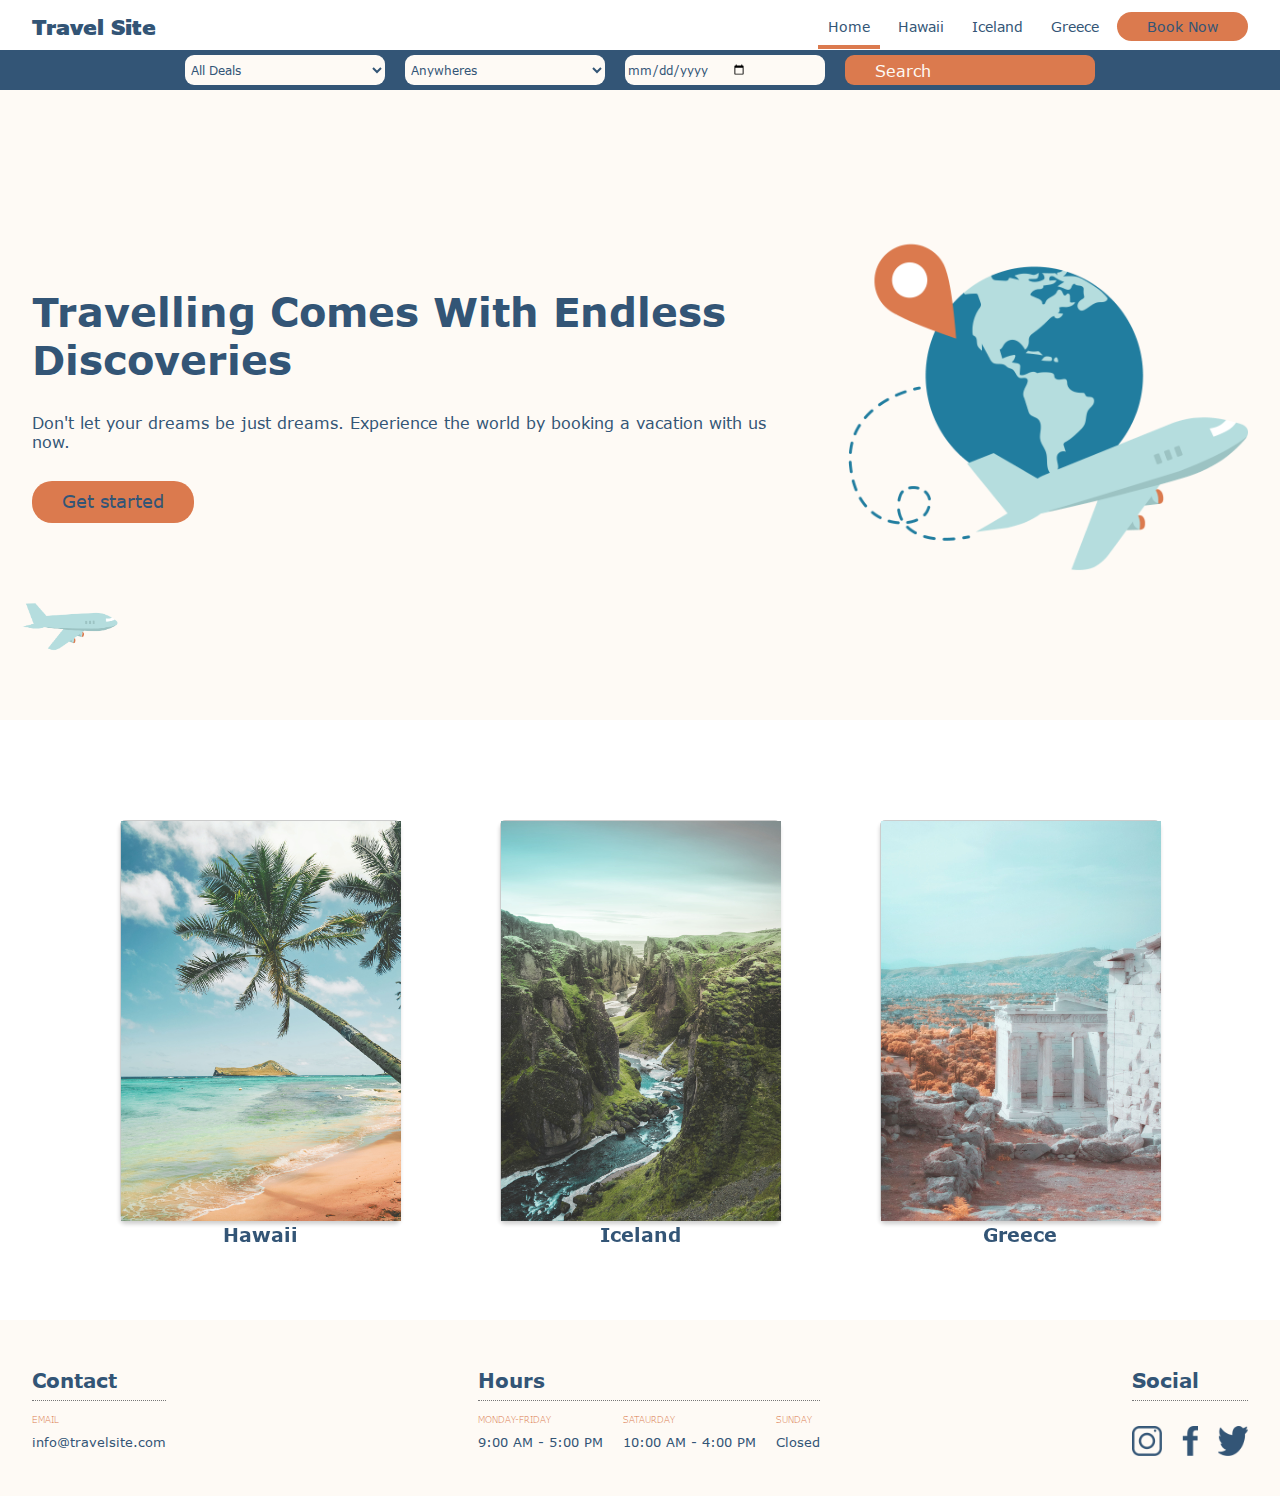
==== commit f2ae3e46: "changing buttons with <a> element to be able to link properly" ====
--- a/index.html
+++ b/index.html
@@ -94,7 +94,7 @@
 
           <input type="date" id="Date" name="date" placeholder="Select Dates" />
 
-          <button type="submit" class="btn" id="searchbtn">Search</button>
+          <a href="./pages/book-now.html" class="btn" id="searchbtn">Search</a>
         </form>
       </div>
 
@@ -120,7 +120,9 @@
             Don't let your dreams be just dreams. Experience the world by
             booking a vacation with us now.
           </p>
-          <button class="hero__left--button btn">Get started</button>
+          <a href="./pages/book-now.html" class="hero__left--button btn"
+            >Get started</a
+          >
         </div>
 
         <div class="hero__right">
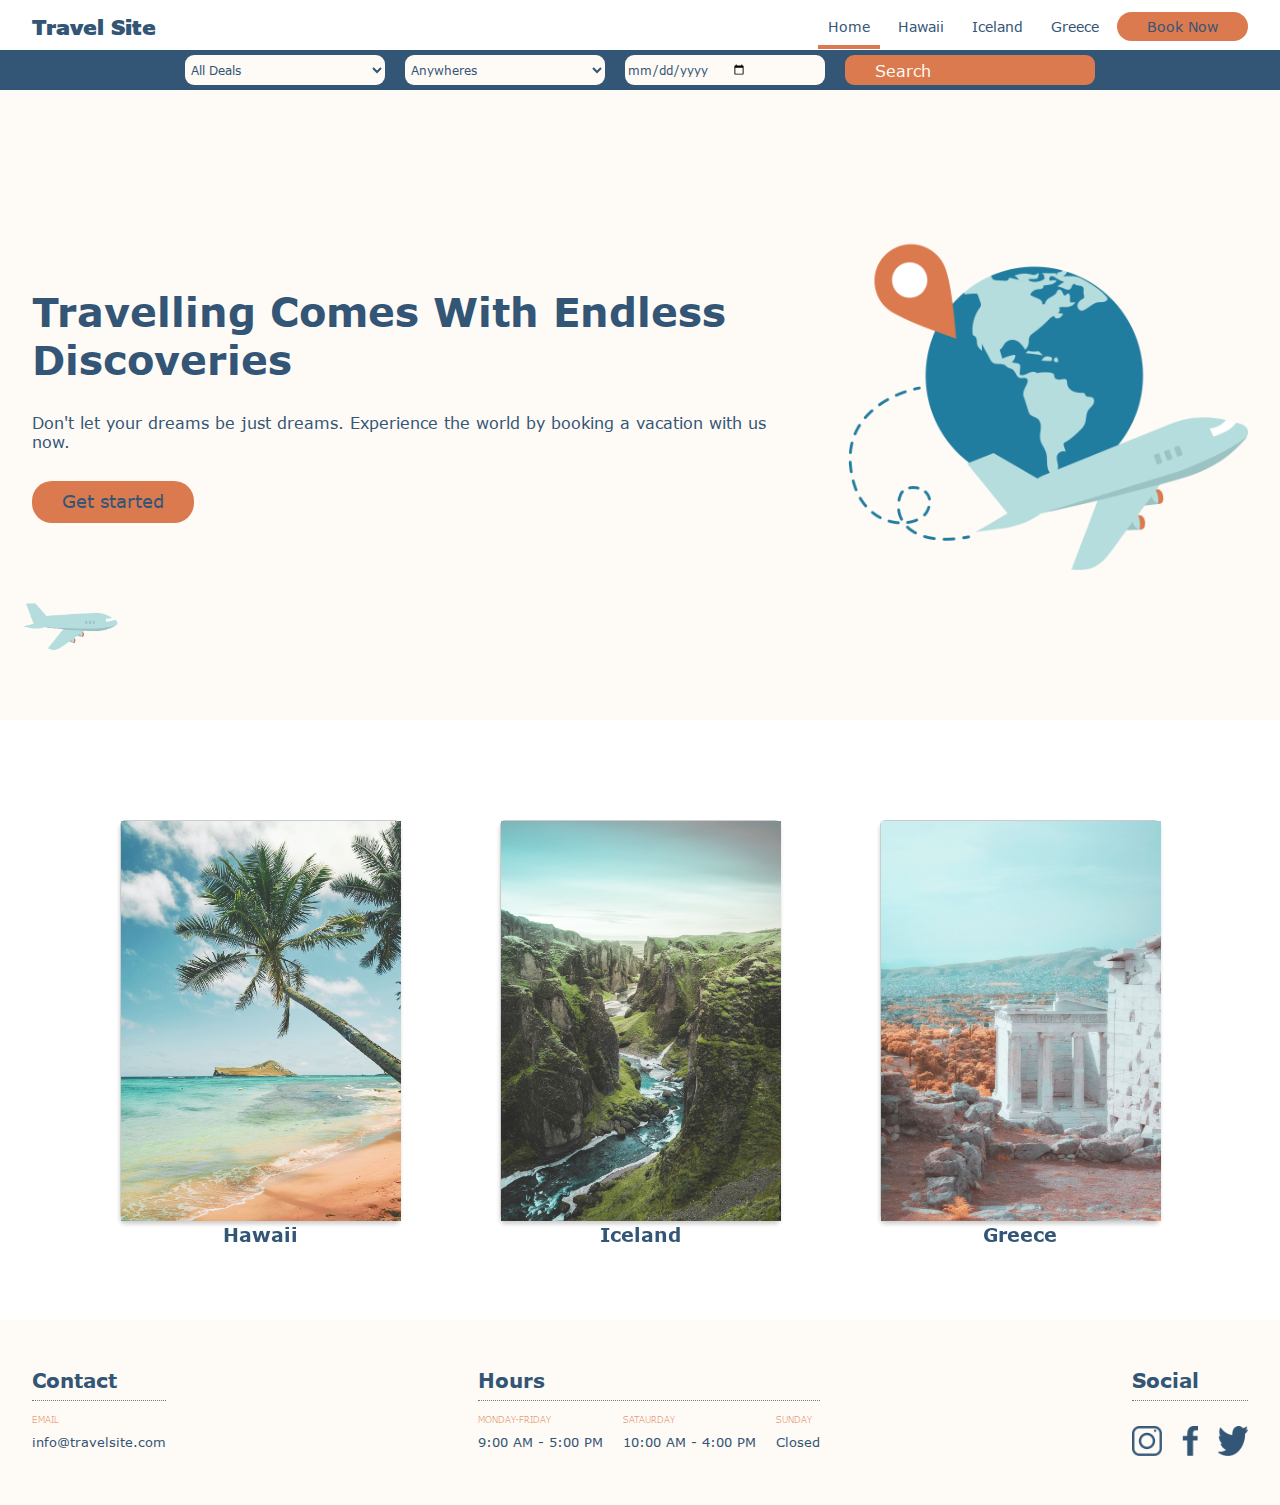
==== commit c3108f95: "add link to social Icons" ====
--- a/index.html
+++ b/index.html
@@ -279,23 +279,26 @@
         <div class="footer__social">
           <h2>Social</h2>
           <div class="footer__social--logos">
-            <img
-              src="./Assets/Icons/icon-instagram.png"
-              alt="Instageram icon"
-              width="30"
-              height="30"
-            />
-            <img
-              src="./Assets/Icons/icon-facebook.png"
-              alt="facebook icon"
-              height="30"
-            />
-            <img
-              src="./Assets/Icons/icon-twitter.png"
-              alt="Twitter icon"
-              width="30"
-              height="30"
-            />
+            <a href="https://www.instagram.com//">
+              <img
+                src="./Assets/Icons/icon-instagram.png"
+                alt="Instageram icon"
+                width="30"
+                height="30"
+            /></a>
+            <a href="https://www.facebook.com/">
+              <img
+                src="./Assets/Icons/icon-facebook.png"
+                alt="facebook icon"
+                height="30"
+            /></a>
+            <a href="https://twitter.com/i/flow/login">
+              <img
+                src="./Assets/Icons/icon-twitter.png"
+                alt="Twitter icon"
+                width="30"
+                height="30"
+            /></a>
           </div>
         </div>
       </div>
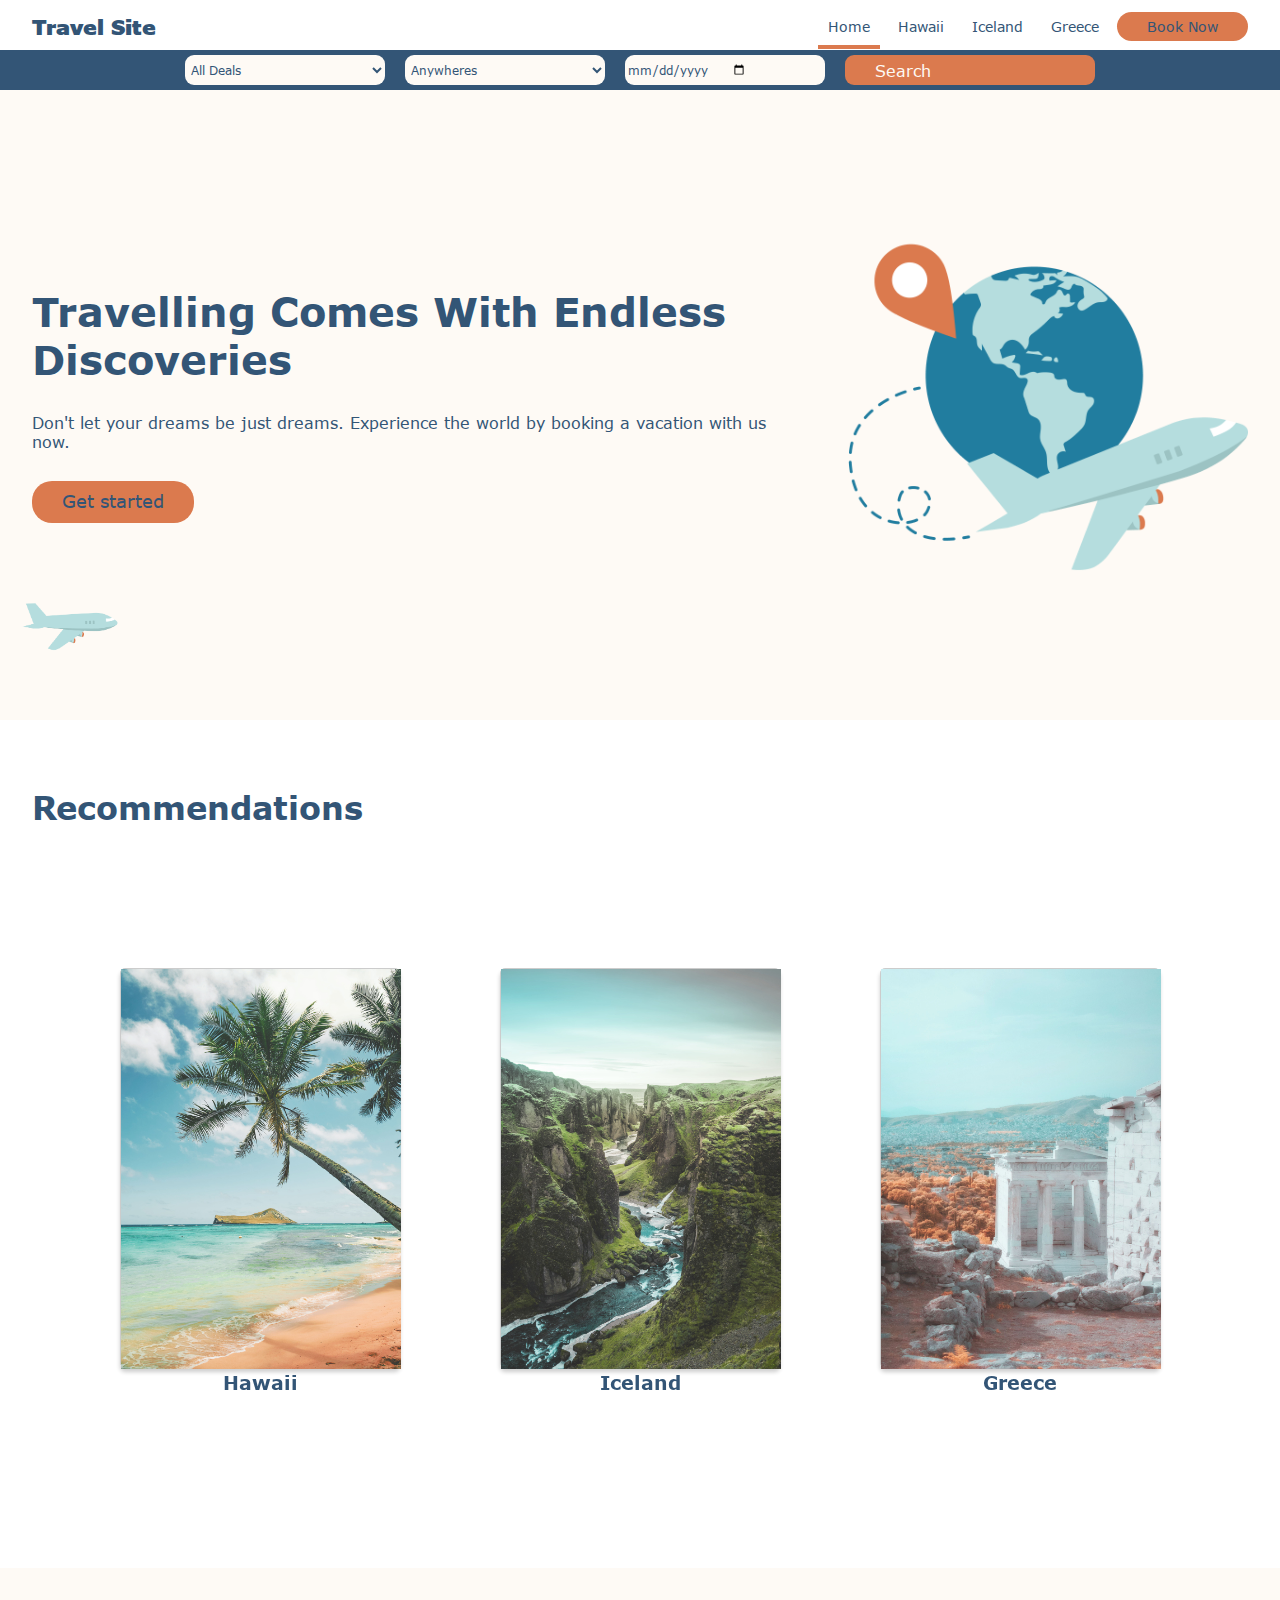
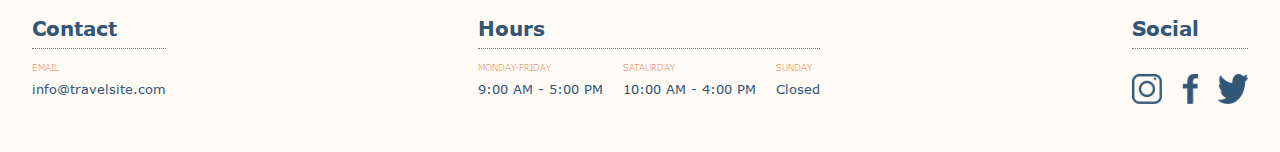
==== commit fd8a8197: "finish styling" ====
--- a/index.html
+++ b/index.html
@@ -138,6 +138,12 @@
       </div>
     </section>
 
+    <div class="new">
+      <div class="new__ff">
+        <div class="new__ff--letter"></div>
+      </div>
+      <img class="new__img" />
+    </div>
     <!-- <section class="recommendations container">
       <h1 class="recommendations__header">Recommendations</h1>
 
@@ -162,87 +168,90 @@
       </div>
     </section> -->
 
-    <section class="recommendations__card2 container">
-      <div class="flip-card">
-        <div class="flip-card-inner">
-          <div class="flip-card-front">
-            <a href="./pages/hawaii.html"
-              ><img
-                src="./Assets/Images/hawaii.jpg"
-                class=""
-                width="280"
-                height="400"
-              />
-              <h3>Hawaii</h3>
-            </a>
-          </div>
-
-          <div class="flip-card-back">
-            <a href="./pages/hawaii.html"
-              ><img
-                src="./Assets/Images/hawaii2.jpg"
-                class=""
-                width="280"
-                height="400"
-              />
-              <h3>Hawaii</h3>
-            </a>
-          </div>
-        </div>
-      </div>
-
-      <div class="flip-card">
-        <div class="flip-card-inner">
-          <div class="flip-card-front">
-            <a href="./pages/iceland.html"
-              ><img
-                src="./Assets/Images/iceland.jpg"
-                class=""
-                width="280"
-                height="400"
-              />
-              <h3>Iceland</h3>
-            </a>
-          </div>
-
-          <div class="flip-card-back">
-            <a href="./pages/iceland.html"
-              ><img
-                src="./Assets/Images/iceland2.jpg"
-                class=""
-                width="280"
-                height="400"
-              />
-              <h3>Iceland</h3>
-            </a>
-          </div>
-        </div>
-      </div>
-
-      <div class="flip-card">
-        <div class="flip-card-inner">
-          <div class="flip-card-front">
-            <a href="./pages/greece.html"
-              ><img
-                src="./Assets/Images/greece.jpg"
-                class=""
-                width="280"
-                height="400"
-              />
-              <h3>Greece</h3>
-            </a>
-          </div>
-
-          <div class="flip-card-back">
-            <a href="./pages/greece.html"
-              ><img
-                src="./Assets/Images/greece2.jpg"
-                class=""
-                width="280"
-                height="400"
-              />
-              <h3>Greece</h3>
-            </a>
+    <section class="recommendations container">
+      <h1 class="recommendations__header">Recommendations</h1>
+      <div class="recommendations__card2 container">
+        <div class="flip-card">
+          <div class="flip-card-inner">
+            <div class="flip-card-front">
+              <a href="./pages/hawaii.html"
+                ><img
+                  src="./Assets/Images/hawaii.jpg"
+                  class=""
+                  width="280"
+                  height="400"
+                />
+                <h3>Hawaii</h3>
+              </a>
+            </div>
+
+            <div class="flip-card-back">
+              <a href="./pages/hawaii.html"
+                ><img
+                  src="./Assets/Images/hawaii2.jpg"
+                  class=""
+                  width="280"
+                  height="400"
+                />
+                <h3>Hawaii</h3>
+              </a>
+            </div>
+          </div>
+        </div>
+
+        <div class="flip-card">
+          <div class="flip-card-inner">
+            <div class="flip-card-front">
+              <a href="./pages/iceland.html"
+                ><img
+                  src="./Assets/Images/iceland.jpg"
+                  class=""
+                  width="280"
+                  height="400"
+                />
+                <h3>Iceland</h3>
+              </a>
+            </div>
+
+            <div class="flip-card-back">
+              <a href="./pages/iceland.html"
+                ><img
+                  src="./Assets/Images/iceland2.jpg"
+                  class=""
+                  width="280"
+                  height="400"
+                />
+                <h3>Iceland</h3>
+              </a>
+            </div>
+          </div>
+        </div>
+
+        <div class="flip-card">
+          <div class="flip-card-inner">
+            <div class="flip-card-front">
+              <a href="./pages/greece.html"
+                ><img
+                  src="./Assets/Images/greece.jpg"
+                  class=""
+                  width="280"
+                  height="400"
+                />
+                <h3>Greece</h3>
+              </a>
+            </div>
+
+            <div class="flip-card-back">
+              <a href="./pages/greece.html"
+                ><img
+                  src="./Assets/Images/greece2.jpg"
+                  class=""
+                  width="280"
+                  height="400"
+                />
+                <h3>Greece</h3>
+              </a>
+            </div>
           </div>
         </div>
       </div>
@@ -308,18 +317,18 @@
       /* When the user clicks on the button, 
       toggle between hiding and showing the dropdown content */
       function myFunction() {
-        document.getElementById("myDropdown").classList.toggle("show");
+        document.getElementById('myDropdown').classList.toggle('show');
       }
 
       // Close the dropdown if the user clicks outside of it
       window.onclick = function (event) {
-        if (!event.target.matches(".dropbtn")) {
-          var dropdowns = document.getElementsByClassName("dropdown-content");
+        if (!event.target.matches('.dropbtn')) {
+          var dropdowns = document.getElementsByClassName('dropdown-content');
           var i;
           for (i = 0; i < dropdowns.length; i++) {
             var openDropdown = dropdowns[i];
-            if (openDropdown.classList.contains("show")) {
-              openDropdown.classList.remove("show");
+            if (openDropdown.classList.contains('show')) {
+              openDropdown.classList.remove('show');
             }
           }
         }
--- a/scss/main.css
+++ b/scss/main.css
@@ -411,6 +411,57 @@
 /**************************/
 /* Recommendations */
 /**************************/
+.recommendations {
+  display: flex;
+  flex-direction: column;
+  gap: 4rem;
+  margin-top: 5rem;
+  margin-bottom: 10rem;
+}
+.recommendations__card {
+  display: flex;
+  justify-content: center;
+  flex-wrap: wrap;
+  gap: 5rem;
+}
+.recommendations__card--item {
+  width: 28rem;
+  height: 40rem;
+  border: 1px solid hsla(0, 0%, 0%, 0.2);
+  border-radius: 5px;
+  box-shadow: 0 4px 4px 0 hsla(0, 0%, 0%, 0.2);
+  color: #ffffff;
+  display: flex;
+  align-items: end;
+  justify-content: end;
+  padding: 2rem 2rem;
+  font-size: 2rem;
+}
+.recommendations__card--item:hover {
+  border: 2px solid #ffffff;
+  transform: scale(1.05);
+}
+
+.item1 {
+  background-image: url(../Assets/Images/hawaii.jpg);
+}
+
+.item2 {
+  background-image: url(../Assets/Images/iceland.jpg);
+}
+
+.item3 {
+  background-image: url(../Assets/Images/greece.jpg);
+}
+
+.item1,
+.item2,
+.item3 {
+  background-position: center;
+  background-repeat: no-repeat;
+  background-size: cover;
+}
+
 /*******************************/
 /* Recommendations flip cards */
 /******************************/
